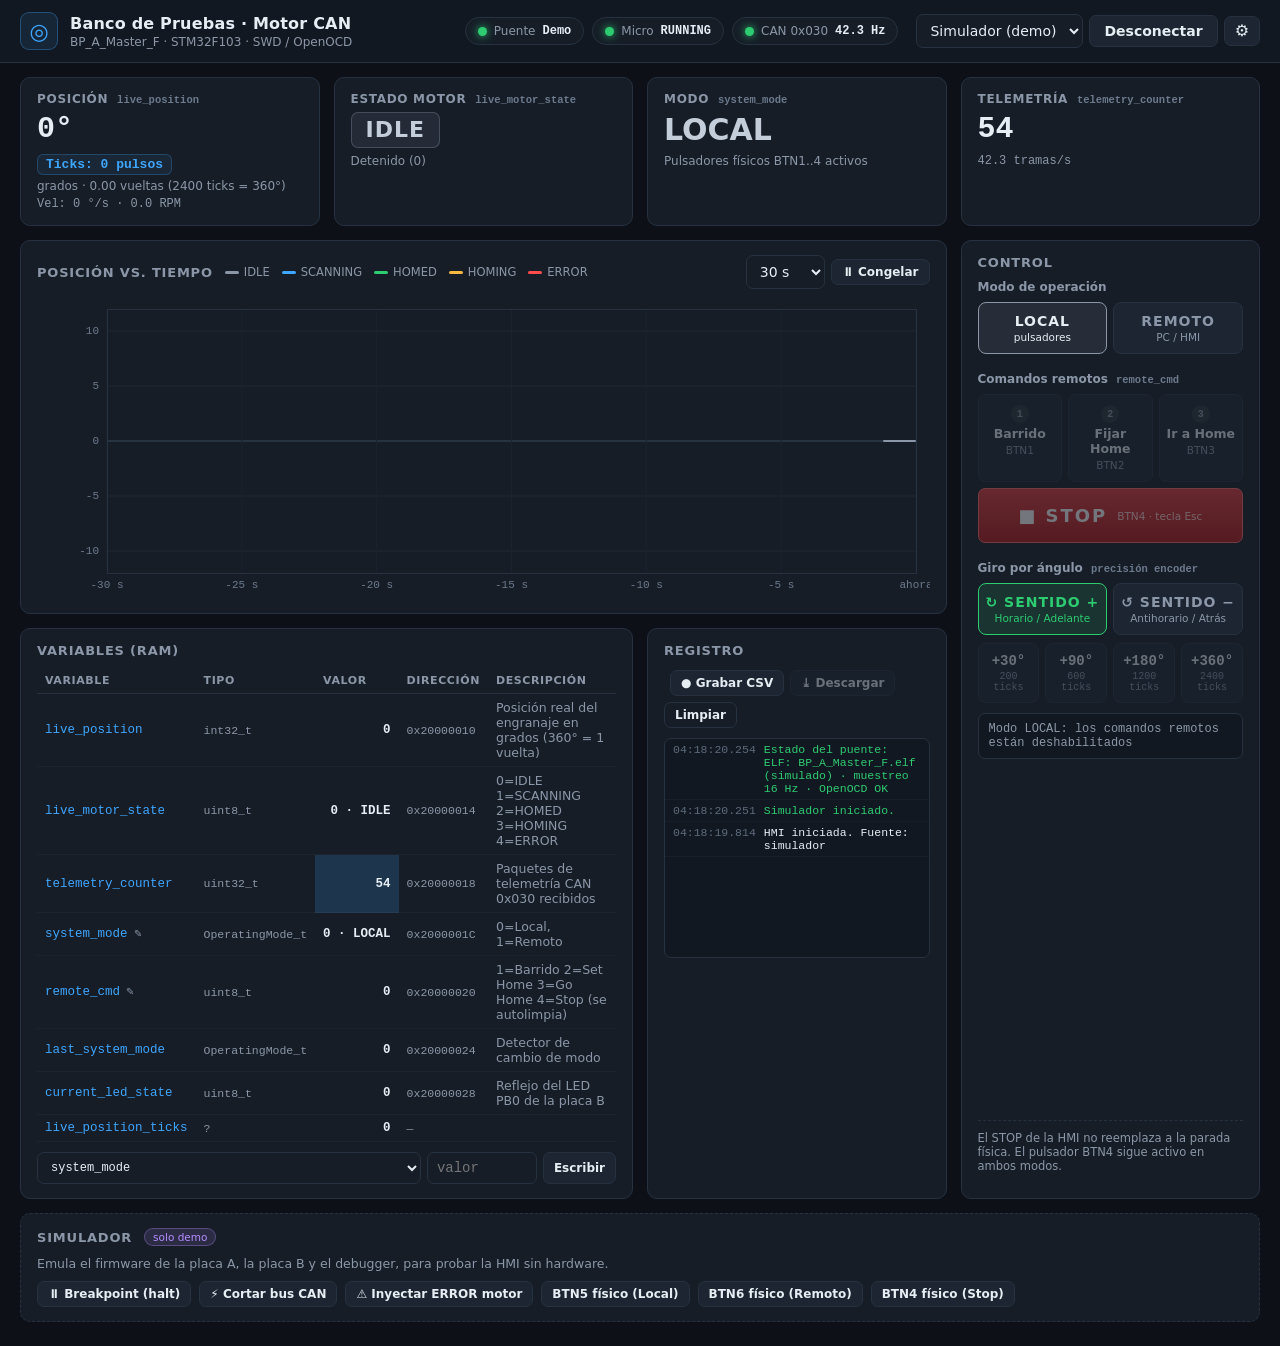
==== HMI/index.html @ aa025884 "HMI OK, 30/10" ====
<!DOCTYPE html>
<html lang="es">
<head>
  <meta charset="UTF-8">
  <meta name="viewport" content="width=device-width, initial-scale=1.0">
  <title>HMI Banco de Pruebas · BP_A_Master</title>
  <link rel="stylesheet" href="styles.css">
</head>
<body>

  <!-- ===================== BARRA SUPERIOR ===================== -->
  <header class="topbar">
    <div class="brand">
      <div class="brand-logo">◎</div>
      <div>
        <h1>Banco de Pruebas · Motor CAN</h1>
        <span class="subtitle">BP_A_Master_F · STM32F103 · SWD / OpenOCD</span>
      </div>
    </div>

    <div class="status-group">
      <div class="pill" id="link-pill" title="Conexión HMI ↔ puente Python (WebSocket)">
        <span class="dot"></span><span class="pill-label">Puente</span><span class="pill-value" id="link-text">Desconectado</span>
      </div>
      <div class="pill" id="target-pill" title="Estado del núcleo reportado por OpenOCD">
        <span class="dot"></span><span class="pill-label">Micro</span><span class="pill-value" id="target-text">—</span>
      </div>
      <div class="pill" id="can-pill" title="Frecuencia de tramas de telemetría CAN 0x030 recibidas desde la placa B">
        <span class="dot"></span><span class="pill-label">CAN 0x030</span><span class="pill-value" id="can-text">—</span>
      </div>
    </div>

    <div class="conn-controls">
      <select id="source-select" title="Fuente de datos">
        <option value="bridge">Puente Python</option>
        <option value="demo">Simulador (demo)</option>
      </select>
      <input id="ws-url" type="text" spellcheck="false" title="URL WebSocket del puente">
      <button id="btn-connect" class="btn">Conectar</button>
      <button id="btn-settings" class="btn icon" title="Ajustes">⚙</button>
    </div>
  </header>

  <!-- ===================== AVISOS ===================== -->
  <div id="halt-banner" class="banner halt hidden">
    ⏸ <strong>Micro en pausa (breakpoint)</strong> — los valores mostrados están congelados.
    Las escrituras se aplican en RAM, pero el firmware las procesará recién al reanudar.
  </div>
  <div id="can-banner" class="banner warn hidden">
    ⚠ <strong>Sin telemetría CAN</strong> — el micro está corriendo, pero <code>telemetry_counter</code> no aumenta.
    Revisá la placa B, el bus CAN o la terminación.
  </div>
  <div id="stale-banner" class="banner warn hidden">
    ⚠ <strong>Sin datos del puente</strong> — la conexión WebSocket está abierta, pero no llegan muestras.
    ¿OpenOCD está corriendo?
  </div>

  <!-- ===================== CONTENIDO ===================== -->
  <main class="grid">

    <!-- KPIs -->
    <section class="card kpi">
      <div class="kpi-label">Posición <span class="var-name">live_position</span></div>
      <div class="kpi-value mono" id="kpi-pos">—</div>
      <div class="kpi-ticks mono" id="kpi-ticks">Ticks: —</div>
      <div class="kpi-sub" id="kpi-pos-sub">grados del engranaje</div>
      <div class="kpi-sub mono" id="kpi-vel">Vel: —</div>
    </section>

    <section class="card kpi">
      <div class="kpi-label">Estado motor <span class="var-name">live_motor_state</span></div>
      <div class="kpi-value"><span class="state-badge" id="kpi-state">—</span></div>
      <div class="kpi-sub" id="kpi-state-desc">&nbsp;</div>
    </section>

    <section class="card kpi">
      <div class="kpi-label">Modo <span class="var-name">system_mode</span></div>
      <div class="kpi-value" id="kpi-mode">—</div>
      <div class="kpi-sub" id="kpi-mode-sub">&nbsp;</div>
    </section>

    <section class="card kpi">
      <div class="kpi-label">Telemetría <span class="var-name">telemetry_counter</span></div>
      <div class="kpi-value mono" id="kpi-counter">—</div>
      <div class="kpi-sub mono" id="kpi-counter-sub">&nbsp;</div>
    </section>

    <!-- GRÁFICO -->
    <section class="card chart-card">
      <div class="card-head">
        <h2>Posición vs. tiempo</h2>
        <div class="legend" id="chart-legend"></div>
        <div class="card-tools">
          <select id="chart-window" title="Ventana de tiempo">
            <option value="10">10 s</option>
            <option value="30">30 s</option>
            <option value="60">60 s</option>
            <option value="120">120 s</option>
          </select>
          <button id="btn-chart-pause" class="btn small">⏸ Congelar</button>
        </div>
      </div>
      <div class="chart-wrap"><canvas id="chart"></canvas></div>
    </section>

    <!-- CONTROL -->
    <section class="card control-card">
      <div class="card-head"><h2>Control</h2></div>

      <div class="control-block">
        <div class="block-label">Modo de operación</div>
        <div class="segmented">
          <button id="mode-local" class="seg">LOCAL<small>pulsadores</small></button>
          <button id="mode-remote" class="seg">REMOTO<small>PC / HMI</small></button>
        </div>
      </div>

      <div class="control-block">
        <div class="block-label">Comandos remotos <span class="var-name">remote_cmd</span></div>
        <div class="cmd-grid">
          <button class="btn cmd" data-cmd="1"><span class="cmd-num">1</span>Barrido<small>BTN1</small></button>
          <button class="btn cmd" data-cmd="2"><span class="cmd-num">2</span>Fijar Home<small>BTN2</small></button>
          <button class="btn cmd" data-cmd="3"><span class="cmd-num">3</span>Ir a Home<small>BTN3</small></button>
        </div>
        <button class="btn cmd stop" data-cmd="4">■ STOP <small>BTN4 · tecla Esc</small></button>
      </div>

      <div class="control-block">
        <div class="block-label">Giro por ángulo <span class="var-name">precisión encoder</span></div>
        <div class="segmented dir-switch" role="group" aria-label="Sentido de giro">
          <button id="dir-pos" class="seg on-dir-pos" type="button">↻ SENTIDO +<small>Horario / Adelante</small></button>
          <button id="dir-neg" class="seg" type="button">↺ SENTIDO −<small>Antihorario / Atrás</small></button>
        </div>
        <div class="step-grid">
          <button class="btn step-btn" data-deg="30" type="button"><span class="step-deg">+30°</span><small>200 ticks</small></button>
          <button class="btn step-btn" data-deg="90" type="button"><span class="step-deg">+90°</span><small>600 ticks</small></button>
          <button class="btn step-btn" data-deg="180" type="button"><span class="step-deg">+180°</span><small>1200 ticks</small></button>
          <button class="btn step-btn" data-deg="360" type="button"><span class="step-deg">+360°</span><small>2400 ticks</small></button>
        </div>
        <div class="cmd-status" id="cmd-status">Sin comandos pendientes</div>
        <div class="control-hint" id="control-hint"></div>
      </div>

      <p class="safety-note">
        El STOP de la HMI no reemplaza a la parada física. El pulsador BTN4 sigue activo en ambos modos.
      </p>
    </section>

    <!-- VARIABLES -->
    <section class="card vars-card">
      <div class="card-head"><h2>Variables (RAM)</h2></div>
      <div class="table-wrap">
        <table class="vars-table">
          <thead>
            <tr><th>Variable</th><th>Tipo</th><th>Valor</th><th>Dirección</th><th>Descripción</th></tr>
          </thead>
          <tbody id="vars-tbody"></tbody>
        </table>
      </div>
      <div class="write-form">
        <select id="write-var"></select>
        <input id="write-value" type="number" placeholder="valor">
        <button id="btn-write" class="btn small">Escribir</button>
      </div>
    </section>

    <!-- REGISTRO -->
    <section class="card log-card">
      <div class="card-head">
        <h2>Registro</h2>
        <div class="card-tools">
          <span class="rec-info mono" id="rec-info"></span>
          <button id="btn-rec" class="btn small">● Grabar CSV</button>
          <button id="btn-csv" class="btn small" disabled>⤓ Descargar</button>
          <button id="btn-clear-log" class="btn small ghost">Limpiar</button>
        </div>
      </div>
      <ul class="log-list mono" id="log-list"></ul>
    </section>

    <!-- SIMULADOR (solo en modo demo) -->
    <section class="card demo-card hidden" id="demo-card">
      <div class="card-head"><h2>Simulador</h2><span class="tag">solo demo</span></div>
      <p class="demo-text">Emula el firmware de la placa A, la placa B y el debugger, para probar la HMI sin hardware.</p>
      <div class="demo-grid">
        <button id="btn-sim-halt" class="btn small">⏸ Breakpoint (halt)</button>
        <button id="btn-sim-canfault" class="btn small">⚡ Cortar bus CAN</button>
        <button id="btn-sim-error" class="btn small">⚠ Inyectar ERROR motor</button>
        <button id="btn-sim-btn5" class="btn small">BTN5 físico (Local)</button>
        <button id="btn-sim-btn6" class="btn small">BTN6 físico (Remoto)</button>
        <button id="btn-sim-btn4" class="btn small">BTN4 físico (Stop)</button>
      </div>
    </section>
  </main>

  <!-- ===================== AJUSTES ===================== -->
  <dialog id="settings-dialog">
    <form method="dialog" class="settings-form">
      <h2>Ajustes</h2>
      <label>
        Pulsos por vuelta del encoder (PPR × 4 si usás modo encoder TI12)
        <input id="set-ppr" type="number" min="0" step="1">
        <small>0 = mostrar solo pulsos. Con un valor &gt; 0 se muestran vueltas, grados y RPM.</small>
      </label>
      <label>
        Timeout de telemetría CAN (ms)
        <input id="set-can-timeout" type="number" min="200" step="100">
        <small>Tiempo sin que aumente <code>telemetry_counter</code> antes de mostrar la alarma.</small>
      </label>
      <div class="dialog-actions">
        <button value="cancel" class="btn ghost">Cancelar</button>
        <button id="btn-settings-save" value="save" class="btn">Guardar</button>
      </div>
    </form>
  </dialog>

  <script src="app.js"></script>
</body>
</html>
---- HMI/styles.css ----
/* ==========================================================================
   HMI Banco de Pruebas · tema oscuro industrial
   ========================================================================== */
:root {
  --bg: #0d1117;
  --bg-2: #121821;
  --card: #161d27;
  --card-2: #1c2531;
  --border: #263241;
  --text: #e6edf3;
  --muted: #8b97a8;
  --accent: #3ea6ff;
  --ok: #2ecc71;
  --warn: #f5b942;
  --err: #ff4d4f;
  --halt: #b38cff;
  --radius: 10px;
  --mono: "JetBrains Mono", "Cascadia Code", Consolas, "Courier New", monospace;
  --sans: "Segoe UI", system-ui, -apple-system, Roboto, sans-serif;
}

* { box-sizing: border-box; }

html, body {
  margin: 0;
  background: var(--bg);
  color: var(--text);
  font-family: var(--sans);
  font-size: 14px;
}

.mono { font-family: var(--mono); }
.hidden { display: none !important; }
code { font-family: var(--mono); font-size: 0.92em; background: #ffffff12; padding: 1px 5px; border-radius: 4px; }

/* --------------------------- Barra superior --------------------------- */
.topbar {
  display: flex;
  align-items: center;
  gap: 18px;
  flex-wrap: wrap;
  padding: 12px 20px;
  background: var(--bg-2);
  border-bottom: 1px solid var(--border);
  position: sticky;
  top: 0;
  z-index: 10;
}

.brand { display: flex; align-items: center; gap: 12px; margin-right: auto; }
.brand-logo {
  width: 38px; height: 38px;
  display: grid; place-items: center;
  font-size: 22px;
  color: var(--accent);
  background: #3ea6ff1a;
  border: 1px solid #3ea6ff55;
  border-radius: 9px;
}
.brand h1 { margin: 0; font-size: 16px; font-weight: 600; letter-spacing: 0.2px; }
.subtitle { color: var(--muted); font-size: 12px; }

.status-group { display: flex; gap: 8px; flex-wrap: wrap; }

.pill {
  display: flex; align-items: center; gap: 7px;
  padding: 6px 12px;
  background: var(--card);
  border: 1px solid var(--border);
  border-radius: 999px;
  font-size: 12px;
  white-space: nowrap;
}
.pill-label { color: var(--muted); }
.pill-value { font-weight: 600; font-family: var(--mono); }
.dot { width: 9px; height: 9px; border-radius: 50%; background: var(--muted); }
.pill.ok .dot { background: var(--ok); box-shadow: 0 0 8px var(--ok); }
.pill.warn .dot { background: var(--warn); box-shadow: 0 0 8px var(--warn); }
.pill.err .dot { background: var(--err); box-shadow: 0 0 8px var(--err); }
.pill.halt .dot { background: var(--halt); box-shadow: 0 0 8px var(--halt); }
.pill.busy .dot { background: var(--warn); animation: blink 0.8s infinite; }

@keyframes blink { 50% { opacity: 0.25; } }

.conn-controls { display: flex; gap: 6px; align-items: center; }

/* --------------------------- Controles base --------------------------- */
select, input {
  background: var(--card);
  color: var(--text);
  border: 1px solid var(--border);
  border-radius: 7px;
  padding: 7px 9px;
  font: inherit;
  outline: none;
}
select:focus, input:focus { border-color: var(--accent); }
#ws-url { width: 190px; font-family: var(--mono); font-size: 12px; }

.btn {
  background: var(--card-2);
  color: var(--text);
  border: 1px solid var(--border);
  border-radius: 7px;
  padding: 7px 14px;
  font: inherit;
  font-weight: 600;
  cursor: pointer;
  transition: background 0.15s, border-color 0.15s, transform 0.05s;
}
.btn:hover:not(:disabled) { background: #243041; border-color: #3a4a5e; }
.btn:active:not(:disabled) { transform: translateY(1px); }
.btn:disabled { opacity: 0.4; cursor: not-allowed; }
.btn.small { padding: 5px 10px; font-size: 12px; }
.btn.icon { padding: 6px 10px; font-size: 16px; line-height: 1; }
.btn.ghost { background: transparent; }
.btn.active { background: #3ea6ff22; border-color: var(--accent); color: var(--accent); }
.btn.rec-on { background: #ff4d4f22; border-color: var(--err); color: var(--err); animation: blink 1.2s infinite; }

/* --------------------------- Avisos --------------------------- */
.banner {
  margin: 12px 20px 0;
  padding: 10px 14px;
  border-radius: var(--radius);
  font-size: 13px;
  border: 1px solid;
}
.banner.halt { background: #b38cff14; border-color: #b38cff66; color: #d9c6ff; }
.banner.warn { background: #f5b94214; border-color: #f5b94266; color: #ffe0a3; }

/* --------------------------- Grilla --------------------------- */
.grid {
  display: grid;
  grid-template-columns: repeat(4, minmax(0, 1fr));
  gap: 14px;
  padding: 14px 20px 24px;
}

.card {
  background: var(--card);
  border: 1px solid var(--border);
  border-radius: var(--radius);
  padding: 14px 16px;
  min-width: 0;
}
.card-head { display: flex; align-items: center; gap: 12px; margin-bottom: 10px; flex-wrap: wrap; }
.card-head h2 { margin: 0; font-size: 13px; font-weight: 600; text-transform: uppercase; letter-spacing: 0.8px; color: var(--muted); }
.card-tools { margin-left: auto; display: flex; gap: 6px; align-items: center; }

.var-name {
  font-family: var(--mono);
  font-size: 10.5px;
  color: #6c7a8d;
  text-transform: none;
  letter-spacing: 0;
  margin-left: 4px;
}

/* KPIs */
.kpi { display: flex; flex-direction: column; gap: 4px; }
.kpi-label { font-size: 12px; color: var(--muted); text-transform: uppercase; letter-spacing: 0.7px; font-weight: 600; }
.kpi-value { font-size: 30px; font-weight: 700; line-height: 1.25; min-height: 40px; display: flex; align-items: center; }
.kpi-ticks { font-size: 13px; font-weight: 600; color: var(--accent); background: #3ea6ff14; border: 1px solid #3ea6ff40; border-radius: 6px; padding: 2px 8px; width: fit-content; }
.kpi-sub { font-size: 12px; color: var(--muted); }

.state-badge {
  display: inline-block;
  padding: 3px 14px;
  border-radius: 7px;
  font-size: 22px;
  letter-spacing: 1px;
  background: #ffffff10;
  border: 1px solid var(--border);
  color: var(--muted);
}
.st-idle   { color: #c4ceda; background: #8b97a81f; border-color: #8b97a855; }
.st-scan   { color: #7cc4ff; background: #3ea6ff1f; border-color: #3ea6ff66; }
.st-homed  { color: #6be39b; background: #2ecc711f; border-color: #2ecc7166; }
.st-homing { color: #ffd27a; background: #f5b9421f; border-color: #f5b94266; }
.st-error  { color: #ff8587; background: #ff4d4f26; border-color: #ff4d4f; animation: blink 1s infinite; }

.mode-local  { color: #c4ceda; }
.mode-remote { color: var(--accent); }

/* Gráfico */
.chart-card { grid-column: span 3; display: flex; flex-direction: column; }
.chart-wrap { position: relative; flex: 1; min-height: 300px; }
#chart { position: absolute; inset: 0; width: 100%; height: 100%; }
.legend { display: flex; gap: 12px; flex-wrap: wrap; font-size: 11.5px; color: var(--muted); }
.legend span { display: inline-flex; align-items: center; gap: 5px; }
.legend i { width: 14px; height: 3px; border-radius: 2px; display: inline-block; }

/* Control */
.control-card { grid-column: span 1; grid-row: span 2; display: flex; flex-direction: column; }
.control-block { margin-bottom: 18px; }
.block-label { font-size: 12px; color: var(--muted); margin-bottom: 8px; font-weight: 600; }

.segmented { display: grid; grid-template-columns: 1fr 1fr; gap: 6px; }
.seg {
  display: flex; flex-direction: column; align-items: center; gap: 2px;
  padding: 10px 6px;
  background: var(--card-2);
  color: var(--muted);
  border: 1px solid var(--border);
  border-radius: 8px;
  font: inherit; font-weight: 700; letter-spacing: 1px;
  cursor: pointer;
}
.seg small { font-weight: 400; font-size: 10.5px; letter-spacing: 0; }
.seg:hover:not(:disabled) { border-color: #3a4a5e; }
.seg:disabled { opacity: 0.4; cursor: not-allowed; }
.seg.on-local  { color: var(--text); background: #8b97a822; border-color: #8b97a8; }
.seg.on-remote { color: var(--accent); background: #3ea6ff22; border-color: var(--accent); }
.seg.on-dir-pos { color: var(--ok); background: #2ecc7122; border-color: var(--ok); }
.seg.on-dir-neg { color: var(--warn); background: #f5b94222; border-color: var(--warn); }

.dir-switch { margin-bottom: 8px; }
.step-grid { display: grid; grid-template-columns: repeat(4, 1fr); gap: 6px; }
.step-btn {
  display: flex; flex-direction: column; align-items: center; gap: 2px;
  padding: 9px 4px;
  font-size: 13px;
}
.step-btn .step-deg { font-family: var(--mono); font-weight: 700; font-size: 14px; }
.step-btn small { font-weight: 400; color: var(--muted); font-size: 10px; font-family: var(--mono); }
.step-btn.sent { border-color: var(--warn); background: #f5b94218; }

.cmd-grid { display: grid; grid-template-columns: repeat(3, 1fr); gap: 6px; margin-bottom: 6px; }
.cmd {
  display: flex; flex-direction: column; align-items: center; gap: 3px;
  padding: 10px 4px;
  font-size: 12.5px;
}
.cmd small { font-weight: 400; color: var(--muted); font-size: 10.5px; }
.cmd-num {
  font-family: var(--mono); font-size: 10px;
  width: 18px; height: 18px; display: grid; place-items: center;
  border-radius: 50%; background: #ffffff12; color: var(--muted);
}
.cmd.sent { border-color: var(--warn); background: #f5b94218; }

.cmd.stop {
  width: 100%;
  flex-direction: row; justify-content: center; gap: 10px;
  padding: 16px;
  font-size: 18px; letter-spacing: 2px;
  color: #fff;
  background: linear-gradient(180deg, #e0393b, #b3191b);
  border-color: #ff6b6d;
}
.cmd.stop small { color: #ffd1d1; letter-spacing: 0; }
.cmd.stop:hover:not(:disabled) { background: linear-gradient(180deg, #f04446, #c21f21); border-color: #ff8a8c; }

.cmd-status {
  margin-top: 10px;
  padding: 8px 10px;
  font-size: 12px;
  font-family: var(--mono);
  border-radius: 7px;
  background: var(--bg-2);
  border: 1px solid var(--border);
  color: var(--muted);
}
.cmd-status.pending { color: var(--warn); border-color: #f5b94266; }
.cmd-status.halted  { color: var(--halt); border-color: #b38cff66; }
.cmd-status.done    { color: var(--ok); border-color: #2ecc7166; }

.control-hint { margin-top: 8px; font-size: 12px; color: var(--warn); min-height: 16px; }
.safety-note { margin-top: auto; font-size: 11.5px; color: var(--muted); border-top: 1px dashed var(--border); padding-top: 10px; }

/* Variables */
.vars-card { grid-column: span 2; }
.table-wrap { overflow-x: auto; }
.vars-table { width: 100%; border-collapse: collapse; font-size: 12.5px; }
.vars-table th {
  text-align: left; font-weight: 600; color: var(--muted);
  font-size: 11px; text-transform: uppercase; letter-spacing: 0.6px;
  padding: 6px 8px; border-bottom: 1px solid var(--border);
}
.vars-table td { padding: 6px 8px; border-bottom: 1px solid #ffffff08; white-space: nowrap; }
.vars-table td.v-name { font-family: var(--mono); color: var(--accent); }
.vars-table td.v-type, .vars-table td.v-addr { font-family: var(--mono); color: var(--muted); font-size: 11.5px; }
.vars-table td.v-val { font-family: var(--mono); font-weight: 700; text-align: right; transition: background 0.4s; }
.vars-table td.v-desc { color: var(--muted); white-space: normal; }
.vars-table td.flash { background: #3ea6ff2e; }
.vars-table tr.writable td.v-name::after { content: " ✎"; color: var(--muted); font-size: 10px; }

.write-form { display: flex; gap: 6px; margin-top: 10px; }
.write-form select { flex: 1; font-family: var(--mono); font-size: 12px; }
.write-form input { width: 110px; font-family: var(--mono); }

/* Registro */
.log-card { grid-column: span 1; display: flex; flex-direction: column; }
.log-card .card-head { flex-direction: column; align-items: flex-start; }
.log-card .card-tools { margin-left: 0; flex-wrap: wrap; }
.log-list {
  list-style: none; margin: 0; padding: 0;
  font-size: 11.5px;
  height: 220px;
  overflow-y: auto;
  background: var(--bg-2);
  border: 1px solid var(--border);
  border-radius: 7px;
}
.log-list li { padding: 4px 8px; border-bottom: 1px solid #ffffff06; display: flex; gap: 8px; }
.log-list .ts { color: #5d6b7d; flex-shrink: 0; }
.log-list .info { color: var(--text); }
.log-list .ok   { color: var(--ok); }
.log-list .warn { color: var(--warn); }
.log-list .err  { color: var(--err); }
.log-list .halt { color: var(--halt); }
.rec-info { font-size: 11px; color: var(--muted); }

/* Simulador */
.demo-card { grid-column: span 4; border-style: dashed; }
.tag { font-size: 10.5px; padding: 2px 8px; border-radius: 999px; background: #b38cff22; color: var(--halt); border: 1px solid #b38cff55; }
.demo-text { margin: 0 0 10px; color: var(--muted); font-size: 12.5px; }
.demo-grid { display: flex; gap: 8px; flex-wrap: wrap; }

/* Ajustes */
dialog {
  background: var(--card);
  color: var(--text);
  border: 1px solid var(--border);
  border-radius: 12px;
  padding: 0;
  width: min(440px, 92vw);
}
dialog::backdrop { background: #000a; }
.settings-form { padding: 20px; display: flex; flex-direction: column; gap: 14px; }
.settings-form h2 { margin: 0 0 4px; font-size: 16px; }
.settings-form label { display: flex; flex-direction: column; gap: 6px; font-size: 13px; }
.settings-form small { color: var(--muted); font-size: 11.5px; }
.dialog-actions { display: flex; justify-content: flex-end; gap: 8px; margin-top: 6px; }

/* --------------------------- Responsive --------------------------- */
@media (max-width: 1200px) {
  .grid { grid-template-columns: repeat(2, minmax(0, 1fr)); }
  .chart-card, .vars-card, .demo-card { grid-column: span 2; }
  .control-card { grid-row: auto; }
  .log-card { grid-column: span 1; }
}
@media (max-width: 720px) {
  .grid { grid-template-columns: 1fr; }
  .chart-card, .vars-card, .demo-card, .control-card, .log-card { grid-column: span 1; }
  .conn-controls { width: 100%; }
  #ws-url { flex: 1; }
}
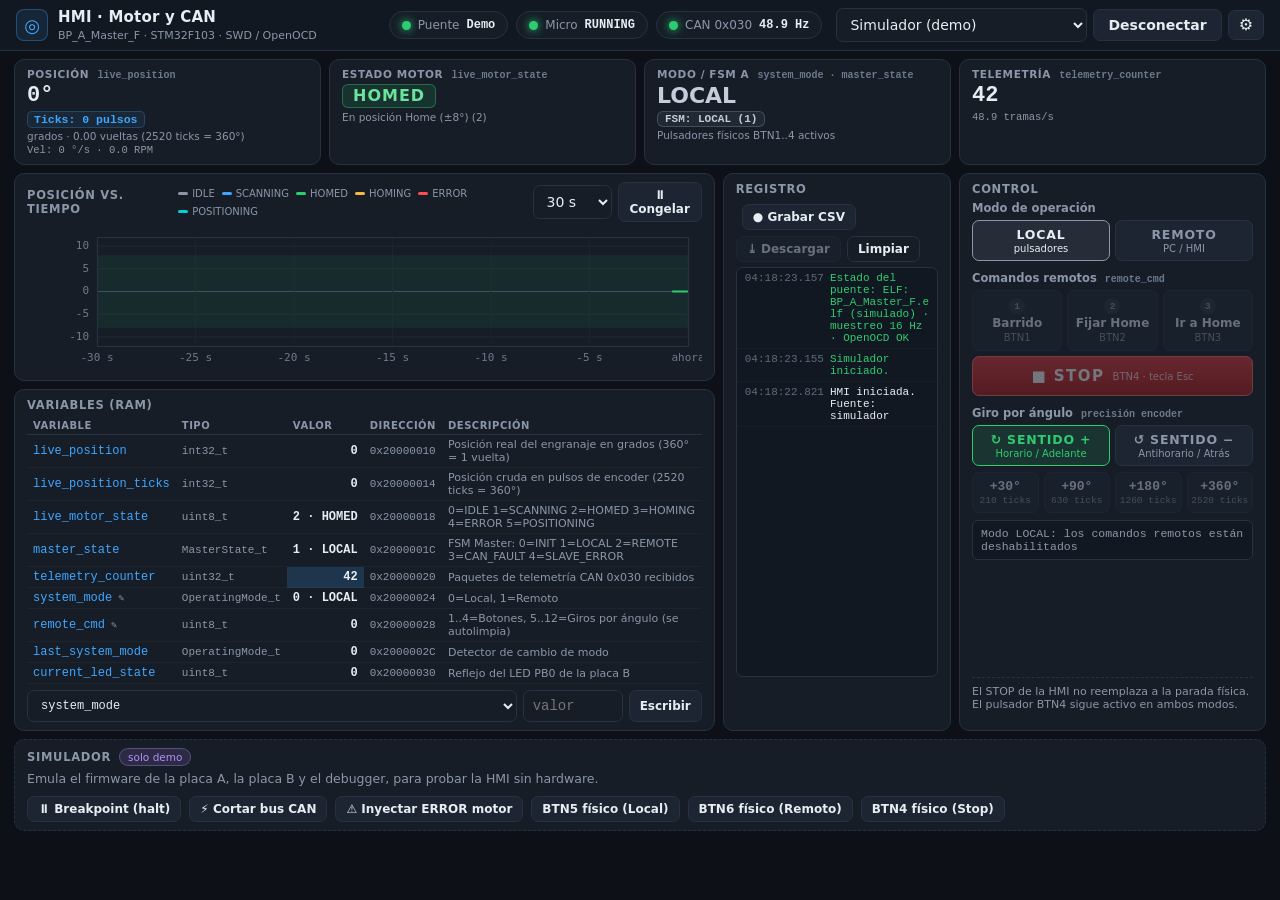
==== commit 06cd3c56: "Proyecto Terminado 1.0" ====
--- a/HMI/index.html
+++ b/HMI/index.html
@@ -13,7 +13,7 @@
     <div class="brand">
       <div class="brand-logo">◎</div>
       <div>
-        <h1>Banco de Pruebas · Motor CAN</h1>
+        <h1> HMI · Motor y CAN</h1>
         <span class="subtitle">BP_A_Master_F · STM32F103 · SWD / OpenOCD</span>
       </div>
     </div>
@@ -31,9 +31,11 @@
     </div>
 
     <div class="conn-controls">
-      <select id="source-select" title="Fuente de datos">
+      <select id="source-select" title="Fuente de datos / Vista">
         <option value="bridge">Puente Python</option>
         <option value="demo">Simulador (demo)</option>
+        <option value="fsm">2. Máquinas de estados (FSM)</option>
+        <option value="matrix">3. Matriz completa de errores</option>
       </select>
       <input id="ws-url" type="text" spellcheck="false" title="URL WebSocket del puente">
       <button id="btn-connect" class="btn">Conectar</button>
@@ -52,11 +54,10 @@
   </div>
   <div id="stale-banner" class="banner warn hidden">
     ⚠ <strong>Sin datos del puente</strong> — la conexión WebSocket está abierta, pero no llegan muestras.
-    ¿OpenOCD está corriendo?
   </div>
 
   <!-- ===================== CONTENIDO ===================== -->
-  <main class="grid">
+  <main class="grid" id="hmi-main">
 
     <!-- KPIs -->
     <section class="card kpi">
@@ -74,8 +75,9 @@
     </section>
 
     <section class="card kpi">
-      <div class="kpi-label">Modo <span class="var-name">system_mode</span></div>
+      <div class="kpi-label">Modo / FSM A <span class="var-name">system_mode · master_state</span></div>
       <div class="kpi-value" id="kpi-mode">—</div>
+      <div class="mst-badge mono" id="kpi-master-fsm">FSM: —</div>
       <div class="kpi-sub" id="kpi-mode-sub">&nbsp;</div>
     </section>
 
@@ -132,10 +134,10 @@
           <button id="dir-neg" class="seg" type="button">↺ SENTIDO −<small>Antihorario / Atrás</small></button>
         </div>
         <div class="step-grid">
-          <button class="btn step-btn" data-deg="30" type="button"><span class="step-deg">+30°</span><small>200 ticks</small></button>
-          <button class="btn step-btn" data-deg="90" type="button"><span class="step-deg">+90°</span><small>600 ticks</small></button>
-          <button class="btn step-btn" data-deg="180" type="button"><span class="step-deg">+180°</span><small>1200 ticks</small></button>
-          <button class="btn step-btn" data-deg="360" type="button"><span class="step-deg">+360°</span><small>2400 ticks</small></button>
+          <button class="btn step-btn" data-deg="30" type="button"><span class="step-deg">+30°</span><small>210 ticks</small></button>
+          <button class="btn step-btn" data-deg="90" type="button"><span class="step-deg">+90°</span><small>630 ticks</small></button>
+          <button class="btn step-btn" data-deg="180" type="button"><span class="step-deg">+180°</span><small>1260 ticks</small></button>
+          <button class="btn step-btn" data-deg="360" type="button"><span class="step-deg">+360°</span><small>2520 ticks</small></button>
         </div>
         <div class="cmd-status" id="cmd-status">Sin comandos pendientes</div>
         <div class="control-hint" id="control-hint"></div>
@@ -192,6 +194,74 @@
       </div>
     </section>
   </main>
+
+  <!-- ===================== VISTA 2: MÁQUINAS DE ESTADOS (FSM) ===================== -->
+  <section id="view-fsm" class="study-view hidden">
+    <div class="study-grid-2">
+      <section class="card">
+        <div class="card-head">
+          <h2>FSM Nodo Esclavo · Motor (BP_B_Salve_F)</h2>
+          <span class="tag mono">SystemState_t (0..5)</span>
+        </div>
+        <div class="fsm-nodes" id="fsm-b-nodes"></div>
+      </section>
+
+      <section class="card">
+        <div class="card-head">
+          <h2>FSM Nodo Maestro · Supervisor (BP_A_Master_F)</h2>
+          <span class="tag mono">MasterState_t (0..4)</span>
+        </div>
+        <div class="fsm-nodes" id="fsm-a-nodes"></div>
+      </section>
+    </div>
+
+    <section class="card">
+      <div class="card-head">
+        <h2 id="fsm-detail-title">Seleccioná un estado arriba para ver su ficha técnica completa</h2>
+        <div class="card-tools">
+          <span class="m-badge b-info" id="fsm-detail-badge">FSM</span>
+        </div>
+      </div>
+      <div class="fsm-detail-grid" id="fsm-detail-body"></div>
+    </section>
+  </section>
+
+  <!-- ===================== VISTA 3: MATRIZ COMPLETA DE ERRORES ===================== -->
+  <section id="view-matrix" class="study-view hidden">
+    <section class="card">
+      <div class="card-head">
+        <h2>Inventario Completo de Estados de Error, Fallas, Alertas y Casos Especiales</h2>
+        <div class="card-tools">
+          <span class="tag mono" id="matrix-count">14 casos documentados</span>
+        </div>
+      </div>
+
+      <div class="matrix-filters">
+        <button type="button" class="btn small active" data-filter="all">Todos</button>
+        <button type="button" class="btn small" data-filter="slave">Placa B (Motor/Encoder)</button>
+        <button type="button" class="btn small" data-filter="master">Placa A (Maestro/CAN)</button>
+        <button type="button" class="btn small" data-filter="hmi">Puente / HMI Web</button>
+        <button type="button" class="btn small" data-filter="hw">Hardware / Sin Detección</button>
+        <input type="text" id="matrix-search" placeholder="Buscar por nombre, pin, ms o causa...">
+      </div>
+
+      <div class="table-wrap">
+        <table class="matrix-table">
+          <thead>
+            <tr>
+              <th>Subsistema</th>
+              <th>Estado / Alerta</th>
+              <th>Causa y Umbral Exacto</th>
+              <th>Efecto en el Sistema</th>
+              <th>Señalización (LED / HMI)</th>
+              <th>Recuperación</th>
+            </tr>
+          </thead>
+          <tbody id="matrix-tbody"></tbody>
+        </table>
+      </div>
+    </section>
+  </section>
 
   <!-- ===================== AJUSTES ===================== -->
   <dialog id="settings-dialog">
--- a/HMI/styles.css
+++ b/HMI/styles.css
@@ -37,9 +37,9 @@
 .topbar {
   display: flex;
   align-items: center;
-  gap: 18px;
+  gap: 14px;
   flex-wrap: wrap;
-  padding: 12px 20px;
+  padding: 8px 16px;
   background: var(--bg-2);
   border-bottom: 1px solid var(--border);
   position: sticky;
@@ -47,18 +47,18 @@
   z-index: 10;
 }
 
-.brand { display: flex; align-items: center; gap: 12px; margin-right: auto; }
+.brand { display: flex; align-items: center; gap: 10px; margin-right: auto; }
 .brand-logo {
-  width: 38px; height: 38px;
+  width: 32px; height: 32px;
   display: grid; place-items: center;
-  font-size: 22px;
+  font-size: 18px;
   color: var(--accent);
   background: #3ea6ff1a;
   border: 1px solid #3ea6ff55;
-  border-radius: 9px;
-}
-.brand h1 { margin: 0; font-size: 16px; font-weight: 600; letter-spacing: 0.2px; }
-.subtitle { color: var(--muted); font-size: 12px; }
+  border-radius: 8px;
+}
+.brand h1 { margin: 0; font-size: 15px; font-weight: 600; letter-spacing: 0.2px; }
+.subtitle { color: var(--muted); font-size: 11px; }
 
 .status-group { display: flex; gap: 8px; flex-wrap: wrap; }
 
@@ -128,28 +128,28 @@
 .banner.halt { background: #b38cff14; border-color: #b38cff66; color: #d9c6ff; }
 .banner.warn { background: #f5b94214; border-color: #f5b94266; color: #ffe0a3; }
 
-/* --------------------------- Grilla --------------------------- */
+/* --------------------------- Grilla (16 columnas, optimizada para 14") --------------------------- */
 .grid {
   display: grid;
-  grid-template-columns: repeat(4, minmax(0, 1fr));
-  gap: 14px;
-  padding: 14px 20px 24px;
+  grid-template-columns: repeat(16, minmax(0, 1fr));
+  gap: 8px;
+  padding: 8px 14px 10px;
 }
 
 .card {
   background: var(--card);
   border: 1px solid var(--border);
   border-radius: var(--radius);
-  padding: 14px 16px;
+  padding: 8px 12px;
   min-width: 0;
 }
-.card-head { display: flex; align-items: center; gap: 12px; margin-bottom: 10px; flex-wrap: wrap; }
-.card-head h2 { margin: 0; font-size: 13px; font-weight: 600; text-transform: uppercase; letter-spacing: 0.8px; color: var(--muted); }
+.card-head { display: flex; align-items: center; gap: 8px; margin-bottom: 5px; flex-wrap: wrap; }
+.card-head h2 { margin: 0; font-size: 11.5px; font-weight: 600; text-transform: uppercase; letter-spacing: 0.7px; color: var(--muted); }
 .card-tools { margin-left: auto; display: flex; gap: 6px; align-items: center; }
 
 .var-name {
   font-family: var(--mono);
-  font-size: 10.5px;
+  font-size: 10px;
   color: #6c7a8d;
   text-transform: none;
   letter-spacing: 0;
@@ -157,17 +157,17 @@
 }
 
 /* KPIs */
-.kpi { display: flex; flex-direction: column; gap: 4px; }
-.kpi-label { font-size: 12px; color: var(--muted); text-transform: uppercase; letter-spacing: 0.7px; font-weight: 600; }
-.kpi-value { font-size: 30px; font-weight: 700; line-height: 1.25; min-height: 40px; display: flex; align-items: center; }
-.kpi-ticks { font-size: 13px; font-weight: 600; color: var(--accent); background: #3ea6ff14; border: 1px solid #3ea6ff40; border-radius: 6px; padding: 2px 8px; width: fit-content; }
-.kpi-sub { font-size: 12px; color: var(--muted); }
+.kpi { grid-column: span 4; display: flex; flex-direction: column; gap: 2px; }
+.kpi-label { font-size: 10.5px; color: var(--muted); text-transform: uppercase; letter-spacing: 0.6px; font-weight: 600; }
+.kpi-value { font-size: 22px; font-weight: 700; line-height: 1.1; min-height: 26px; display: flex; align-items: center; }
+.kpi-ticks { font-size: 11.5px; font-weight: 600; color: var(--accent); background: #3ea6ff14; border: 1px solid #3ea6ff40; border-radius: 5px; padding: 1px 6px; width: fit-content; }
+.kpi-sub { font-size: 10.5px; color: var(--muted); }
 
 .state-badge {
   display: inline-block;
-  padding: 3px 14px;
-  border-radius: 7px;
-  font-size: 22px;
+  padding: 2px 10px;
+  border-radius: 6px;
+  font-size: 16px;
   letter-spacing: 1px;
   background: #ffffff10;
   border: 1px solid var(--border);
@@ -177,36 +177,44 @@
 .st-scan   { color: #7cc4ff; background: #3ea6ff1f; border-color: #3ea6ff66; }
 .st-homed  { color: #6be39b; background: #2ecc711f; border-color: #2ecc7166; }
 .st-homing { color: #ffd27a; background: #f5b9421f; border-color: #f5b94266; }
+.st-pos    { color: #54e8e9; background: #00d2d31f; border-color: #00d2d366; }
 .st-error  { color: #ff8587; background: #ff4d4f26; border-color: #ff4d4f; animation: blink 1s infinite; }
+
+.mst-badge { font-size: 11px; font-weight: 600; border-radius: 6px; padding: 1px 7px; width: fit-content; border: 1px solid var(--border); color: var(--muted); background: #ffffff0a; }
+.mst-local  { color: #c4ceda; background: #8b97a81a; border-color: #8b97a855; }
+.mst-remote { color: var(--accent); background: #3ea6ff1a; border-color: #3ea6ff55; }
+.mst-fault  { color: #ffd27a; background: #f5b94224; border-color: var(--warn); animation: blink 0.9s infinite; }
+.mst-err    { color: #ff8587; background: #ff4d4f24; border-color: var(--err); animation: blink 0.9s infinite; }
 
 .mode-local  { color: #c4ceda; }
 .mode-remote { color: var(--accent); }
 
-/* Gráfico */
-.chart-card { grid-column: span 3; display: flex; flex-direction: column; }
-.chart-wrap { position: relative; flex: 1; min-height: 300px; }
+/* Gráfico (ancho reducido a 3/4 = 9 de 12 columnas izquierdas, compacto para 14") */
+.chart-card { grid-column: 1 / span 9; grid-row: 2; display: flex; flex-direction: column; }
+.chart-card .card-head { flex-wrap: nowrap; gap: 8px; }
+.chart-wrap { position: relative; height: 145px; min-height: 145px; max-height: 160px; }
 #chart { position: absolute; inset: 0; width: 100%; height: 100%; }
-.legend { display: flex; gap: 12px; flex-wrap: wrap; font-size: 11.5px; color: var(--muted); }
-.legend span { display: inline-flex; align-items: center; gap: 5px; }
-.legend i { width: 14px; height: 3px; border-radius: 2px; display: inline-block; }
+.legend { display: flex; gap: 7px; flex-wrap: wrap; font-size: 10px; color: var(--muted); }
+.legend span { display: inline-flex; align-items: center; gap: 4px; white-space: nowrap; }
+.legend i { width: 10px; height: 3px; border-radius: 2px; display: inline-block; }
 
 /* Control */
-.control-card { grid-column: span 1; grid-row: span 2; display: flex; flex-direction: column; }
-.control-block { margin-bottom: 18px; }
-.block-label { font-size: 12px; color: var(--muted); margin-bottom: 8px; font-weight: 600; }
-
-.segmented { display: grid; grid-template-columns: 1fr 1fr; gap: 6px; }
+.control-card { grid-column: 13 / span 4; grid-row: 2 / span 2; display: flex; flex-direction: column; }
+.control-block { margin-bottom: 10px; }
+.block-label { font-size: 11.5px; color: var(--muted); margin-bottom: 5px; font-weight: 600; }
+
+.segmented { display: grid; grid-template-columns: 1fr 1fr; gap: 5px; }
 .seg {
-  display: flex; flex-direction: column; align-items: center; gap: 2px;
-  padding: 10px 6px;
+  display: flex; flex-direction: column; align-items: center; gap: 1px;
+  padding: 6px 5px;
   background: var(--card-2);
   color: var(--muted);
   border: 1px solid var(--border);
-  border-radius: 8px;
-  font: inherit; font-weight: 700; letter-spacing: 1px;
+  border-radius: 7px;
+  font: inherit; font-weight: 700; font-size: 12.5px; letter-spacing: 0.8px;
   cursor: pointer;
 }
-.seg small { font-weight: 400; font-size: 10.5px; letter-spacing: 0; }
+.seg small { font-weight: 400; font-size: 10px; letter-spacing: 0; }
 .seg:hover:not(:disabled) { border-color: #3a4a5e; }
 .seg:disabled { opacity: 0.4; cursor: not-allowed; }
 .seg.on-local  { color: var(--text); background: #8b97a822; border-color: #8b97a8; }
@@ -214,36 +222,36 @@
 .seg.on-dir-pos { color: var(--ok); background: #2ecc7122; border-color: var(--ok); }
 .seg.on-dir-neg { color: var(--warn); background: #f5b94222; border-color: var(--warn); }
 
-.dir-switch { margin-bottom: 8px; }
-.step-grid { display: grid; grid-template-columns: repeat(4, 1fr); gap: 6px; }
+.dir-switch { margin-bottom: 6px; }
+.step-grid { display: grid; grid-template-columns: repeat(4, 1fr); gap: 5px; }
 .step-btn {
+  display: flex; flex-direction: column; align-items: center; gap: 1px;
+  padding: 6px 3px;
+  font-size: 12px;
+}
+.step-btn .step-deg { font-family: var(--mono); font-weight: 700; font-size: 13px; }
+.step-btn small { font-weight: 400; color: var(--muted); font-size: 9.5px; font-family: var(--mono); }
+.step-btn.sent { border-color: var(--warn); background: #f5b94218; }
+
+.cmd-grid { display: grid; grid-template-columns: repeat(3, 1fr); gap: 5px; margin-bottom: 5px; }
+.cmd {
   display: flex; flex-direction: column; align-items: center; gap: 2px;
-  padding: 9px 4px;
-  font-size: 13px;
-}
-.step-btn .step-deg { font-family: var(--mono); font-weight: 700; font-size: 14px; }
-.step-btn small { font-weight: 400; color: var(--muted); font-size: 10px; font-family: var(--mono); }
-.step-btn.sent { border-color: var(--warn); background: #f5b94218; }
-
-.cmd-grid { display: grid; grid-template-columns: repeat(3, 1fr); gap: 6px; margin-bottom: 6px; }
-.cmd {
-  display: flex; flex-direction: column; align-items: center; gap: 3px;
-  padding: 10px 4px;
-  font-size: 12.5px;
-}
-.cmd small { font-weight: 400; color: var(--muted); font-size: 10.5px; }
+  padding: 7px 4px;
+  font-size: 12px;
+}
+.cmd small { font-weight: 400; color: var(--muted); font-size: 10px; }
 .cmd-num {
-  font-family: var(--mono); font-size: 10px;
-  width: 18px; height: 18px; display: grid; place-items: center;
+  font-family: var(--mono); font-size: 9.5px;
+  width: 16px; height: 16px; display: grid; place-items: center;
   border-radius: 50%; background: #ffffff12; color: var(--muted);
 }
 .cmd.sent { border-color: var(--warn); background: #f5b94218; }
 
 .cmd.stop {
   width: 100%;
-  flex-direction: row; justify-content: center; gap: 10px;
-  padding: 16px;
-  font-size: 18px; letter-spacing: 2px;
+  flex-direction: row; justify-content: center; gap: 8px;
+  padding: 10px;
+  font-size: 15px; letter-spacing: 1.5px;
   color: #fff;
   background: linear-gradient(180deg, #e0393b, #b3191b);
   border-color: #ff6b6d;
@@ -252,11 +260,11 @@
 .cmd.stop:hover:not(:disabled) { background: linear-gradient(180deg, #f04446, #c21f21); border-color: #ff8a8c; }
 
 .cmd-status {
-  margin-top: 10px;
-  padding: 8px 10px;
-  font-size: 12px;
+  margin-top: 7px;
+  padding: 6px 8px;
+  font-size: 11.5px;
   font-family: var(--mono);
-  border-radius: 7px;
+  border-radius: 6px;
   background: var(--bg-2);
   border: 1px solid var(--border);
   color: var(--muted);
@@ -265,44 +273,47 @@
 .cmd-status.halted  { color: var(--halt); border-color: #b38cff66; }
 .cmd-status.done    { color: var(--ok); border-color: #2ecc7166; }
 
-.control-hint { margin-top: 8px; font-size: 12px; color: var(--warn); min-height: 16px; }
-.safety-note { margin-top: auto; font-size: 11.5px; color: var(--muted); border-top: 1px dashed var(--border); padding-top: 10px; }
+.control-hint { margin-top: 4px; font-size: 11px; color: var(--warn); min-height: 14px; }
+.safety-note { margin-top: auto; font-size: 11px; color: var(--muted); border-top: 1px dashed var(--border); padding-top: 7px; }
 
 /* Variables */
-.vars-card { grid-column: span 2; }
+.vars-card { grid-column: 1 / span 9; grid-row: 3; }
 .table-wrap { overflow-x: auto; }
-.vars-table { width: 100%; border-collapse: collapse; font-size: 12.5px; }
+.vars-table { width: 100%; border-collapse: collapse; font-size: 12px; }
 .vars-table th {
   text-align: left; font-weight: 600; color: var(--muted);
-  font-size: 11px; text-transform: uppercase; letter-spacing: 0.6px;
-  padding: 6px 8px; border-bottom: 1px solid var(--border);
-}
-.vars-table td { padding: 6px 8px; border-bottom: 1px solid #ffffff08; white-space: nowrap; }
+  font-size: 10px; text-transform: uppercase; letter-spacing: 0.5px;
+  padding: 3px 6px; border-bottom: 1px solid var(--border);
+}
+.vars-table td { padding: 3px 6px; border-bottom: 1px solid #ffffff08; white-space: nowrap; }
 .vars-table td.v-name { font-family: var(--mono); color: var(--accent); }
-.vars-table td.v-type, .vars-table td.v-addr { font-family: var(--mono); color: var(--muted); font-size: 11.5px; }
+.vars-table td.v-type, .vars-table td.v-addr { font-family: var(--mono); color: var(--muted); font-size: 11px; }
 .vars-table td.v-val { font-family: var(--mono); font-weight: 700; text-align: right; transition: background 0.4s; }
-.vars-table td.v-desc { color: var(--muted); white-space: normal; }
+.vars-table td.v-desc { color: var(--muted); white-space: normal; font-size: 11px; }
 .vars-table td.flash { background: #3ea6ff2e; }
 .vars-table tr.writable td.v-name::after { content: " ✎"; color: var(--muted); font-size: 10px; }
 
-.write-form { display: flex; gap: 6px; margin-top: 10px; }
+.write-form { display: flex; gap: 6px; margin-top: 6px; }
 .write-form select { flex: 1; font-family: var(--mono); font-size: 12px; }
-.write-form input { width: 110px; font-family: var(--mono); }
+.write-form input { width: 100px; font-family: var(--mono); }
 
 /* Registro */
-.log-card { grid-column: span 1; display: flex; flex-direction: column; }
+.log-card { grid-column: 10 / span 3; grid-row: 2 / span 2; display: flex; flex-direction: column; }
 .log-card .card-head { flex-direction: column; align-items: flex-start; }
 .log-card .card-tools { margin-left: 0; flex-wrap: wrap; }
 .log-list {
   list-style: none; margin: 0; padding: 0;
-  font-size: 11.5px;
-  height: 220px;
+  font-size: 11px;
+  flex: 1;
+  min-height: 155px;
+  max-height: 410px;
   overflow-y: auto;
+  overflow-x: hidden;
   background: var(--bg-2);
   border: 1px solid var(--border);
   border-radius: 7px;
 }
-.log-list li { padding: 4px 8px; border-bottom: 1px solid #ffffff06; display: flex; gap: 8px; }
+.log-list li { padding: 4px 8px; border-bottom: 1px solid #ffffff06; display: flex; gap: 6px; word-break: break-word; }
 .log-list .ts { color: #5d6b7d; flex-shrink: 0; }
 .log-list .info { color: var(--text); }
 .log-list .ok   { color: var(--ok); }
@@ -312,7 +323,7 @@
 .rec-info { font-size: 11px; color: var(--muted); }
 
 /* Simulador */
-.demo-card { grid-column: span 4; border-style: dashed; }
+.demo-card { grid-column: 1 / -1; border-style: dashed; }
 .tag { font-size: 10.5px; padding: 2px 8px; border-radius: 999px; background: #b38cff22; color: var(--halt); border: 1px solid #b38cff55; }
 .demo-text { margin: 0 0 10px; color: var(--muted); font-size: 12.5px; }
 .demo-grid { display: flex; gap: 8px; flex-wrap: wrap; }
@@ -334,15 +345,150 @@
 .dialog-actions { display: flex; justify-content: flex-end; gap: 8px; margin-top: 6px; }
 
 /* --------------------------- Responsive --------------------------- */
-@media (max-width: 1200px) {
+@media (max-width: 960px) {
   .grid { grid-template-columns: repeat(2, minmax(0, 1fr)); }
-  .chart-card, .vars-card, .demo-card { grid-column: span 2; }
-  .control-card { grid-row: auto; }
-  .log-card { grid-column: span 1; }
-}
-@media (max-width: 720px) {
+  .kpi { grid-column: span 1; }
+  .chart-card, .vars-card, .demo-card { grid-column: span 2; grid-row: auto; }
+  .control-card, .log-card { grid-column: span 1; grid-row: auto; }
+}
+@media (max-width: 680px) {
   .grid { grid-template-columns: 1fr; }
-  .chart-card, .vars-card, .demo-card, .control-card, .log-card { grid-column: span 1; }
+  .kpi, .chart-card, .vars-card, .demo-card, .control-card, .log-card { grid-column: span 1; grid-row: auto; }
   .conn-controls { width: 100%; }
   #ws-url { flex: 1; }
 }
+
+/* --------------------------- Vistas de Estudio (FSM y Matriz) --------------------------- */
+.study-view {
+  padding: 12px 16px 28px;
+  display: flex;
+  flex-direction: column;
+  gap: 12px;
+  max-width: 1460px;
+  margin: 0 auto;
+}
+
+.study-grid-2 {
+  display: grid;
+  grid-template-columns: 1fr 1fr;
+  gap: 12px;
+}
+@media (max-width: 960px) {
+  .study-grid-2 { grid-template-columns: 1fr; }
+}
+
+.fsm-nodes {
+  display: grid;
+  grid-template-columns: repeat(auto-fill, minmax(190px, 1fr));
+  gap: 9px;
+}
+
+.fsm-node {
+  background: var(--bg-2);
+  border: 1px solid var(--border);
+  border-radius: 8px;
+  padding: 10px 12px;
+  cursor: pointer;
+  transition: border-color 0.14s, background 0.14s, box-shadow 0.14s;
+}
+.fsm-node:hover { border-color: var(--accent); }
+.fsm-node.selected {
+  border-color: var(--accent);
+  background: #3ea6ff14;
+  box-shadow: 0 0 0 1px #3ea6ff44;
+}
+.fsm-node.is-ok    { border-left: 3px solid var(--ok); }
+.fsm-node.is-info  { border-left: 3px solid var(--accent); }
+.fsm-node.is-warn  { border-left: 3px solid var(--warn); }
+.fsm-node.is-err   { border-left: 3px solid var(--err); }
+.fsm-node.is-muted { border-left: 3px solid var(--muted); }
+.fsm-node.is-cyan  { border-left: 3px solid #00d2d3; }
+
+.fsm-node-head {
+  display: flex;
+  justify-content: space-between;
+  align-items: center;
+  gap: 6px;
+}
+.fsm-node-code { font-size: 12px; font-weight: 700; }
+.fsm-node-short { font-size: 11.5px; color: var(--muted); margin-top: 4px; }
+
+.fsm-detail-grid {
+  display: grid;
+  grid-template-columns: repeat(auto-fit, minmax(230px, 1fr));
+  gap: 10px;
+}
+.fsm-detail-cell {
+  background: var(--bg-2);
+  border: 1px solid var(--border);
+  border-radius: 8px;
+  padding: 10px 12px;
+}
+.fsm-detail-cell h4 {
+  margin: 0 0 6px;
+  font-size: 11px;
+  text-transform: uppercase;
+  letter-spacing: 0.5px;
+  color: var(--muted);
+}
+.fsm-detail-cell ul {
+  margin: 0;
+  padding-left: 16px;
+  font-size: 12.5px;
+  line-height: 1.45;
+}
+.fsm-detail-cell li { margin-bottom: 4px; }
+
+.m-badge {
+  display: inline-flex;
+  align-items: center;
+  gap: 5px;
+  padding: 3px 9px;
+  border-radius: 999px;
+  font-family: var(--mono);
+  font-size: 11px;
+  font-weight: 700;
+  border: 1px solid transparent;
+  white-space: nowrap;
+}
+.m-badge.b-ok    { background: #2ecc711f; color: var(--ok);   border-color: #2ecc7155; }
+.m-badge.b-info  { background: #3ea6ff1f; color: var(--accent); border-color: #3ea6ff55; }
+.m-badge.b-cyan  { background: #00d2d31f; color: #00d2d3;     border-color: #00d2d355; }
+.m-badge.b-warn  { background: #f5b9421f; color: var(--warn); border-color: #f5b94255; }
+.m-badge.b-err   { background: #ff4d4f24; color: var(--err);  border-color: #ff4d4f77; }
+.m-badge.b-halt  { background: #b38cff24; color: var(--halt); border-color: #b38cff66; }
+.m-badge.b-muted { background: #8b97a81c; color: var(--muted); border-color: #8b97a844; }
+
+.matrix-filters {
+  display: flex;
+  gap: 8px;
+  flex-wrap: wrap;
+  align-items: center;
+  margin-bottom: 10px;
+}
+#matrix-search {
+  min-width: 240px;
+  flex: 1;
+  max-width: 360px;
+  font-size: 12.5px;
+}
+.matrix-table {
+  width: 100%;
+  border-collapse: collapse;
+  font-size: 12.5px;
+  line-height: 1.45;
+}
+.matrix-table th, .matrix-table td {
+  padding: 9px 10px;
+  border-bottom: 1px solid var(--border);
+  text-align: left;
+  vertical-align: top;
+}
+.matrix-table th {
+  color: var(--muted);
+  font-size: 10.5px;
+  text-transform: uppercase;
+  letter-spacing: 0.5px;
+  background: var(--bg-2);
+}
+.matrix-table tr:hover td { background: #ffffff06; }
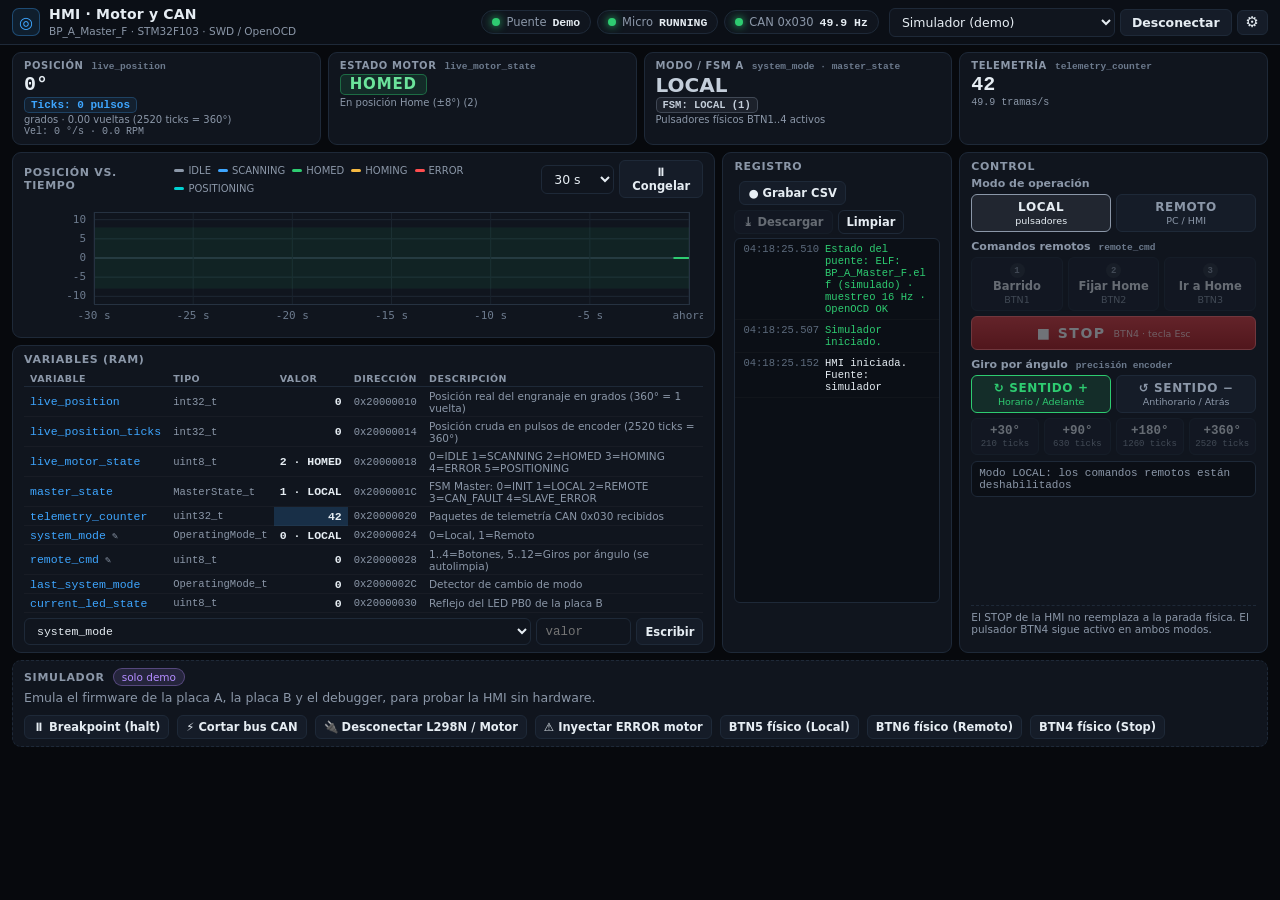
==== commit 366a7ead: "Primera entrega" ====
--- a/HMI/index.html
+++ b/HMI/index.html
@@ -52,6 +52,9 @@
     ⚠ <strong>Sin telemetría CAN</strong> — el micro está corriendo, pero <code>telemetry_counter</code> no aumenta.
     Revisá la placa B, el bus CAN o la terminación.
   </div>
+  <div id="motor-banner" class="banner err hidden">
+    ⚠ <strong>Falla de motor / Motor desconectado</strong> — <span id="motor-fault-text">se comandó un movimiento, pero el encoder no registra respuesta. Verificá que el puente H <code>L298N</code> esté energizado y el motor/encoder conectados (pulsá <strong>STOP</strong> para reintentar).</span>
+  </div>
   <div id="stale-banner" class="banner warn hidden">
     ⚠ <strong>Sin datos del puente</strong> — la conexión WebSocket está abierta, pero no llegan muestras.
   </div>
@@ -187,6 +190,7 @@
       <div class="demo-grid">
         <button id="btn-sim-halt" class="btn small">⏸ Breakpoint (halt)</button>
         <button id="btn-sim-canfault" class="btn small">⚡ Cortar bus CAN</button>
+        <button id="btn-sim-unplug" class="btn small">🔌 Desconectar L298N / Motor</button>
         <button id="btn-sim-error" class="btn small">⚠ Inyectar ERROR motor</button>
         <button id="btn-sim-btn5" class="btn small">BTN5 físico (Local)</button>
         <button id="btn-sim-btn6" class="btn small">BTN6 físico (Remoto)</button>
@@ -201,7 +205,7 @@
       <section class="card">
         <div class="card-head">
           <h2>FSM Nodo Esclavo · Motor (BP_B_Salve_F)</h2>
-          <span class="tag mono">SystemState_t (0..5)</span>
+          <span class="tag mono">SystemState_t (0..5) · 0 HAL_Delay</span>
         </div>
         <div class="fsm-nodes" id="fsm-b-nodes"></div>
       </section>
@@ -209,7 +213,7 @@
       <section class="card">
         <div class="card-head">
           <h2>FSM Nodo Maestro · Supervisor (BP_A_Master_F)</h2>
-          <span class="tag mono">MasterState_t (0..4)</span>
+          <span class="tag mono">MasterState_t (0..4) · 0 HAL_Delay</span>
         </div>
         <div class="fsm-nodes" id="fsm-a-nodes"></div>
       </section>
@@ -232,7 +236,7 @@
       <div class="card-head">
         <h2>Inventario Completo de Estados de Error, Fallas, Alertas y Casos Especiales</h2>
         <div class="card-tools">
-          <span class="tag mono" id="matrix-count">14 casos documentados</span>
+          <span class="tag mono" id="matrix-count">17 casos documentados</span>
         </div>
       </div>
 
--- a/HMI/styles.css
+++ b/HMI/styles.css
@@ -2,11 +2,11 @@
    HMI Banco de Pruebas · tema oscuro industrial
    ========================================================================== */
 :root {
-  --bg: #0d1117;
-  --bg-2: #121821;
-  --card: #161d27;
-  --card-2: #1c2531;
-  --border: #263241;
+  --bg: #07090d;
+  --bg-2: #0b0f16;
+  --card: #10151e;
+  --card-2: #151c28;
+  --border: #1e2938;
   --text: #e6edf3;
   --muted: #8b97a8;
   --accent: #3ea6ff;
@@ -14,7 +14,7 @@
   --warn: #f5b942;
   --err: #ff4d4f;
   --halt: #b38cff;
-  --radius: 10px;
+  --radius: 9px;
   --mono: "JetBrains Mono", "Cascadia Code", Consolas, "Courier New", monospace;
   --sans: "Segoe UI", system-ui, -apple-system, Roboto, sans-serif;
 }
@@ -26,7 +26,7 @@
   background: var(--bg);
   color: var(--text);
   font-family: var(--sans);
-  font-size: 14px;
+  font-size: 13.5px;
 }
 
 .mono { font-family: var(--mono); }
@@ -37,9 +37,9 @@
 .topbar {
   display: flex;
   align-items: center;
-  gap: 14px;
-  flex-wrap: wrap;
-  padding: 8px 16px;
+  gap: 10px;
+  flex-wrap: nowrap;
+  padding: 6px 12px;
   background: var(--bg-2);
   border-bottom: 1px solid var(--border);
   position: sticky;
@@ -47,33 +47,33 @@
   z-index: 10;
 }
 
-.brand { display: flex; align-items: center; gap: 10px; margin-right: auto; }
+.brand { display: flex; align-items: center; gap: 9px; margin-right: auto; min-width: 0; }
 .brand-logo {
-  width: 32px; height: 32px;
+  width: 28px; height: 28px; flex-shrink: 0;
   display: grid; place-items: center;
-  font-size: 18px;
+  font-size: 16px;
   color: var(--accent);
   background: #3ea6ff1a;
   border: 1px solid #3ea6ff55;
-  border-radius: 8px;
-}
-.brand h1 { margin: 0; font-size: 15px; font-weight: 600; letter-spacing: 0.2px; }
-.subtitle { color: var(--muted); font-size: 11px; }
-
-.status-group { display: flex; gap: 8px; flex-wrap: wrap; }
+  border-radius: 7px;
+}
+.brand h1 { margin: 0; font-size: 14px; font-weight: 600; letter-spacing: 0.2px; white-space: nowrap; }
+.subtitle { color: var(--muted); font-size: 10.5px; white-space: nowrap; }
+
+.status-group { display: flex; gap: 6px; flex-wrap: nowrap; flex-shrink: 0; }
 
 .pill {
-  display: flex; align-items: center; gap: 7px;
-  padding: 6px 12px;
+  display: flex; align-items: center; gap: 6px;
+  padding: 4px 10px;
   background: var(--card);
   border: 1px solid var(--border);
   border-radius: 999px;
-  font-size: 12px;
+  font-size: 11.5px;
   white-space: nowrap;
 }
 .pill-label { color: var(--muted); }
 .pill-value { font-weight: 600; font-family: var(--mono); }
-.dot { width: 9px; height: 9px; border-radius: 50%; background: var(--muted); }
+.dot { width: 8px; height: 8px; border-radius: 50%; background: var(--muted); }
 .pill.ok .dot { background: var(--ok); box-shadow: 0 0 8px var(--ok); }
 .pill.warn .dot { background: var(--warn); box-shadow: 0 0 8px var(--warn); }
 .pill.err .dot { background: var(--err); box-shadow: 0 0 8px var(--err); }
@@ -82,74 +82,78 @@
 
 @keyframes blink { 50% { opacity: 0.25; } }
 
-.conn-controls { display: flex; gap: 6px; align-items: center; }
+.conn-controls { display: flex; gap: 5px; align-items: center; flex-shrink: 0; }
 
 /* --------------------------- Controles base --------------------------- */
 select, input {
   background: var(--card);
   color: var(--text);
   border: 1px solid var(--border);
-  border-radius: 7px;
-  padding: 7px 9px;
+  border-radius: 6px;
+  padding: 5px 8px;
   font: inherit;
+  font-size: 12.5px;
   outline: none;
 }
 select:focus, input:focus { border-color: var(--accent); }
-#ws-url { width: 190px; font-family: var(--mono); font-size: 12px; }
+#ws-url { width: 145px; font-family: var(--mono); font-size: 11.5px; padding: 5px 7px; }
 
 .btn {
   background: var(--card-2);
   color: var(--text);
   border: 1px solid var(--border);
-  border-radius: 7px;
-  padding: 7px 14px;
+  border-radius: 6px;
+  padding: 5px 11px;
   font: inherit;
+  font-size: 12.5px;
   font-weight: 600;
   cursor: pointer;
   transition: background 0.15s, border-color 0.15s, transform 0.05s;
 }
-.btn:hover:not(:disabled) { background: #243041; border-color: #3a4a5e; }
+.btn:hover:not(:disabled) { background: #1e2838; border-color: #35465c; }
 .btn:active:not(:disabled) { transform: translateY(1px); }
 .btn:disabled { opacity: 0.4; cursor: not-allowed; }
-.btn.small { padding: 5px 10px; font-size: 12px; }
-.btn.icon { padding: 6px 10px; font-size: 16px; line-height: 1; }
+.btn.small { padding: 4px 8px; font-size: 11.5px; }
+.btn.icon { padding: 4px 8px; font-size: 15px; line-height: 1; }
 .btn.ghost { background: transparent; }
 .btn.active { background: #3ea6ff22; border-color: var(--accent); color: var(--accent); }
 .btn.rec-on { background: #ff4d4f22; border-color: var(--err); color: var(--err); animation: blink 1.2s infinite; }
 
 /* --------------------------- Avisos --------------------------- */
 .banner {
-  margin: 12px 20px 0;
-  padding: 10px 14px;
+  margin: 6px 12px 0;
+  padding: 6px 12px;
   border-radius: var(--radius);
-  font-size: 13px;
+  font-size: 12px;
   border: 1px solid;
 }
 .banner.halt { background: #b38cff14; border-color: #b38cff66; color: #d9c6ff; }
 .banner.warn { background: #f5b94214; border-color: #f5b94266; color: #ffe0a3; }
+.banner.err  { background: #ff4d4f1a; border-color: #ff4d4f88; color: #ffb3b4; }
+.banner.ok   { background: #2ecc7114; border-color: #2ecc7166; color: #a3f5c4; }
 
 /* --------------------------- Grilla (16 columnas, optimizada para 14") --------------------------- */
 .grid {
   display: grid;
   grid-template-columns: repeat(16, minmax(0, 1fr));
-  gap: 8px;
-  padding: 8px 14px 10px;
+  gap: 7px;
+  padding: 7px 12px 8px;
 }
 
 .card {
   background: var(--card);
   border: 1px solid var(--border);
   border-radius: var(--radius);
-  padding: 8px 12px;
+  padding: 7px 11px;
   min-width: 0;
 }
-.card-head { display: flex; align-items: center; gap: 8px; margin-bottom: 5px; flex-wrap: wrap; }
-.card-head h2 { margin: 0; font-size: 11.5px; font-weight: 600; text-transform: uppercase; letter-spacing: 0.7px; color: var(--muted); }
-.card-tools { margin-left: auto; display: flex; gap: 6px; align-items: center; }
+.card-head { display: flex; align-items: center; gap: 8px; margin-bottom: 4px; flex-wrap: wrap; }
+.card-head h2 { margin: 0; font-size: 11px; font-weight: 600; text-transform: uppercase; letter-spacing: 0.7px; color: var(--muted); }
+.card-tools { margin-left: auto; display: flex; gap: 5px; align-items: center; }
 
 .var-name {
   font-family: var(--mono);
-  font-size: 10px;
+  font-size: 9.5px;
   color: #6c7a8d;
   text-transform: none;
   letter-spacing: 0;
@@ -157,19 +161,19 @@
 }
 
 /* KPIs */
-.kpi { grid-column: span 4; display: flex; flex-direction: column; gap: 2px; }
-.kpi-label { font-size: 10.5px; color: var(--muted); text-transform: uppercase; letter-spacing: 0.6px; font-weight: 600; }
-.kpi-value { font-size: 22px; font-weight: 700; line-height: 1.1; min-height: 26px; display: flex; align-items: center; }
-.kpi-ticks { font-size: 11.5px; font-weight: 600; color: var(--accent); background: #3ea6ff14; border: 1px solid #3ea6ff40; border-radius: 5px; padding: 1px 6px; width: fit-content; }
-.kpi-sub { font-size: 10.5px; color: var(--muted); }
+.kpi { grid-column: span 4; display: flex; flex-direction: column; gap: 1px; }
+.kpi-label { font-size: 10px; color: var(--muted); text-transform: uppercase; letter-spacing: 0.6px; font-weight: 600; }
+.kpi-value { font-size: 20px; font-weight: 700; line-height: 1.1; min-height: 23px; display: flex; align-items: center; }
+.kpi-ticks { font-size: 11px; font-weight: 600; color: var(--accent); background: #3ea6ff14; border: 1px solid #3ea6ff40; border-radius: 5px; padding: 1px 6px; width: fit-content; }
+.kpi-sub { font-size: 10px; color: var(--muted); }
 
 .state-badge {
   display: inline-block;
-  padding: 2px 10px;
-  border-radius: 6px;
-  font-size: 16px;
-  letter-spacing: 1px;
-  background: #ffffff10;
+  padding: 1px 9px;
+  border-radius: 5px;
+  font-size: 15px;
+  letter-spacing: 0.8px;
+  background: #ffffff0c;
   border: 1px solid var(--border);
   color: var(--muted);
 }
@@ -180,7 +184,7 @@
 .st-pos    { color: #54e8e9; background: #00d2d31f; border-color: #00d2d366; }
 .st-error  { color: #ff8587; background: #ff4d4f26; border-color: #ff4d4f; animation: blink 1s infinite; }
 
-.mst-badge { font-size: 11px; font-weight: 600; border-radius: 6px; padding: 1px 7px; width: fit-content; border: 1px solid var(--border); color: var(--muted); background: #ffffff0a; }
+.mst-badge { font-size: 10.5px; font-weight: 600; border-radius: 5px; padding: 1px 6px; width: fit-content; border: 1px solid var(--border); color: var(--muted); background: #ffffff0a; }
 .mst-local  { color: #c4ceda; background: #8b97a81a; border-color: #8b97a855; }
 .mst-remote { color: var(--accent); background: #3ea6ff1a; border-color: #3ea6ff55; }
 .mst-fault  { color: #ffd27a; background: #f5b94224; border-color: var(--warn); animation: blink 0.9s infinite; }
@@ -192,7 +196,7 @@
 /* Gráfico (ancho reducido a 3/4 = 9 de 12 columnas izquierdas, compacto para 14") */
 .chart-card { grid-column: 1 / span 9; grid-row: 2; display: flex; flex-direction: column; }
 .chart-card .card-head { flex-wrap: nowrap; gap: 8px; }
-.chart-wrap { position: relative; height: 145px; min-height: 145px; max-height: 160px; }
+.chart-wrap { position: relative; height: 128px; min-height: 128px; max-height: 140px; }
 #chart { position: absolute; inset: 0; width: 100%; height: 100%; }
 .legend { display: flex; gap: 7px; flex-wrap: wrap; font-size: 10px; color: var(--muted); }
 .legend span { display: inline-flex; align-items: center; gap: 4px; white-space: nowrap; }
@@ -200,49 +204,49 @@
 
 /* Control */
 .control-card { grid-column: 13 / span 4; grid-row: 2 / span 2; display: flex; flex-direction: column; }
-.control-block { margin-bottom: 10px; }
-.block-label { font-size: 11.5px; color: var(--muted); margin-bottom: 5px; font-weight: 600; }
+.control-block { margin-bottom: 8px; }
+.block-label { font-size: 11px; color: var(--muted); margin-bottom: 4px; font-weight: 600; }
 
 .segmented { display: grid; grid-template-columns: 1fr 1fr; gap: 5px; }
 .seg {
   display: flex; flex-direction: column; align-items: center; gap: 1px;
-  padding: 6px 5px;
+  padding: 5px 4px;
   background: var(--card-2);
   color: var(--muted);
   border: 1px solid var(--border);
-  border-radius: 7px;
-  font: inherit; font-weight: 700; font-size: 12.5px; letter-spacing: 0.8px;
+  border-radius: 6px;
+  font: inherit; font-weight: 700; font-size: 12px; letter-spacing: 0.6px;
   cursor: pointer;
 }
-.seg small { font-weight: 400; font-size: 10px; letter-spacing: 0; }
-.seg:hover:not(:disabled) { border-color: #3a4a5e; }
+.seg small { font-weight: 400; font-size: 9.5px; letter-spacing: 0; }
+.seg:hover:not(:disabled) { border-color: #35465c; }
 .seg:disabled { opacity: 0.4; cursor: not-allowed; }
 .seg.on-local  { color: var(--text); background: #8b97a822; border-color: #8b97a8; }
 .seg.on-remote { color: var(--accent); background: #3ea6ff22; border-color: var(--accent); }
 .seg.on-dir-pos { color: var(--ok); background: #2ecc7122; border-color: var(--ok); }
 .seg.on-dir-neg { color: var(--warn); background: #f5b94222; border-color: var(--warn); }
 
-.dir-switch { margin-bottom: 6px; }
+.dir-switch { margin-bottom: 5px; }
 .step-grid { display: grid; grid-template-columns: repeat(4, 1fr); gap: 5px; }
 .step-btn {
   display: flex; flex-direction: column; align-items: center; gap: 1px;
-  padding: 6px 3px;
-  font-size: 12px;
-}
-.step-btn .step-deg { font-family: var(--mono); font-weight: 700; font-size: 13px; }
-.step-btn small { font-weight: 400; color: var(--muted); font-size: 9.5px; font-family: var(--mono); }
+  padding: 5px 2px;
+  font-size: 11.5px;
+}
+.step-btn .step-deg { font-family: var(--mono); font-weight: 700; font-size: 12.5px; }
+.step-btn small { font-weight: 400; color: var(--muted); font-size: 9px; font-family: var(--mono); }
 .step-btn.sent { border-color: var(--warn); background: #f5b94218; }
 
 .cmd-grid { display: grid; grid-template-columns: repeat(3, 1fr); gap: 5px; margin-bottom: 5px; }
 .cmd {
-  display: flex; flex-direction: column; align-items: center; gap: 2px;
-  padding: 7px 4px;
-  font-size: 12px;
-}
-.cmd small { font-weight: 400; color: var(--muted); font-size: 10px; }
+  display: flex; flex-direction: column; align-items: center; gap: 1px;
+  padding: 5px 3px;
+  font-size: 11.5px;
+}
+.cmd small { font-weight: 400; color: var(--muted); font-size: 9.5px; }
 .cmd-num {
-  font-family: var(--mono); font-size: 9.5px;
-  width: 16px; height: 16px; display: grid; place-items: center;
+  font-family: var(--mono); font-size: 9px;
+  width: 15px; height: 15px; display: grid; place-items: center;
   border-radius: 50%; background: #ffffff12; color: var(--muted);
 }
 .cmd.sent { border-color: var(--warn); background: #f5b94218; }
@@ -250,8 +254,8 @@
 .cmd.stop {
   width: 100%;
   flex-direction: row; justify-content: center; gap: 8px;
-  padding: 10px;
-  font-size: 15px; letter-spacing: 1.5px;
+  padding: 8px;
+  font-size: 14px; letter-spacing: 1.5px;
   color: #fff;
   background: linear-gradient(180deg, #e0393b, #b3191b);
   border-color: #ff6b6d;
@@ -260,9 +264,9 @@
 .cmd.stop:hover:not(:disabled) { background: linear-gradient(180deg, #f04446, #c21f21); border-color: #ff8a8c; }
 
 .cmd-status {
-  margin-top: 7px;
-  padding: 6px 8px;
-  font-size: 11.5px;
+  margin-top: 6px;
+  padding: 5px 7px;
+  font-size: 11px;
   font-family: var(--mono);
   border-radius: 6px;
   background: var(--bg-2);
@@ -273,29 +277,29 @@
 .cmd-status.halted  { color: var(--halt); border-color: #b38cff66; }
 .cmd-status.done    { color: var(--ok); border-color: #2ecc7166; }
 
-.control-hint { margin-top: 4px; font-size: 11px; color: var(--warn); min-height: 14px; }
-.safety-note { margin-top: auto; font-size: 11px; color: var(--muted); border-top: 1px dashed var(--border); padding-top: 7px; }
+.control-hint { margin-top: 3px; font-size: 10.5px; color: var(--warn); min-height: 13px; }
+.safety-note { margin-top: auto; font-size: 10.5px; color: var(--muted); border-top: 1px dashed var(--border); padding-top: 5px; }
 
 /* Variables */
 .vars-card { grid-column: 1 / span 9; grid-row: 3; }
 .table-wrap { overflow-x: auto; }
-.vars-table { width: 100%; border-collapse: collapse; font-size: 12px; }
+.vars-table { width: 100%; border-collapse: collapse; font-size: 11.5px; }
 .vars-table th {
   text-align: left; font-weight: 600; color: var(--muted);
-  font-size: 10px; text-transform: uppercase; letter-spacing: 0.5px;
-  padding: 3px 6px; border-bottom: 1px solid var(--border);
-}
-.vars-table td { padding: 3px 6px; border-bottom: 1px solid #ffffff08; white-space: nowrap; }
+  font-size: 9.5px; text-transform: uppercase; letter-spacing: 0.5px;
+  padding: 2.5px 6px; border-bottom: 1px solid var(--border);
+}
+.vars-table td { padding: 2.5px 6px; border-bottom: 1px solid #ffffff08; white-space: nowrap; }
 .vars-table td.v-name { font-family: var(--mono); color: var(--accent); }
-.vars-table td.v-type, .vars-table td.v-addr { font-family: var(--mono); color: var(--muted); font-size: 11px; }
+.vars-table td.v-type, .vars-table td.v-addr { font-family: var(--mono); color: var(--muted); font-size: 10.5px; }
 .vars-table td.v-val { font-family: var(--mono); font-weight: 700; text-align: right; transition: background 0.4s; }
-.vars-table td.v-desc { color: var(--muted); white-space: normal; font-size: 11px; }
+.vars-table td.v-desc { color: var(--muted); white-space: normal; font-size: 10.5px; }
 .vars-table td.flash { background: #3ea6ff2e; }
 .vars-table tr.writable td.v-name::after { content: " ✎"; color: var(--muted); font-size: 10px; }
 
-.write-form { display: flex; gap: 6px; margin-top: 6px; }
-.write-form select { flex: 1; font-family: var(--mono); font-size: 12px; }
-.write-form input { width: 100px; font-family: var(--mono); }
+.write-form { display: flex; gap: 5px; margin-top: 5px; }
+.write-form select { flex: 1; font-family: var(--mono); font-size: 11.5px; }
+.write-form input { width: 95px; font-family: var(--mono); }
 
 /* Registro */
 .log-card { grid-column: 10 / span 3; grid-row: 2 / span 2; display: flex; flex-direction: column; }
@@ -303,15 +307,15 @@
 .log-card .card-tools { margin-left: 0; flex-wrap: wrap; }
 .log-list {
   list-style: none; margin: 0; padding: 0;
-  font-size: 11px;
+  font-size: 10.5px;
   flex: 1;
-  min-height: 155px;
-  max-height: 410px;
+  min-height: 135px;
+  max-height: 365px;
   overflow-y: auto;
   overflow-x: hidden;
   background: var(--bg-2);
   border: 1px solid var(--border);
-  border-radius: 7px;
+  border-radius: 6px;
 }
 .log-list li { padding: 4px 8px; border-bottom: 1px solid #ffffff06; display: flex; gap: 6px; word-break: break-word; }
 .log-list .ts { color: #5d6b7d; flex-shrink: 0; }
